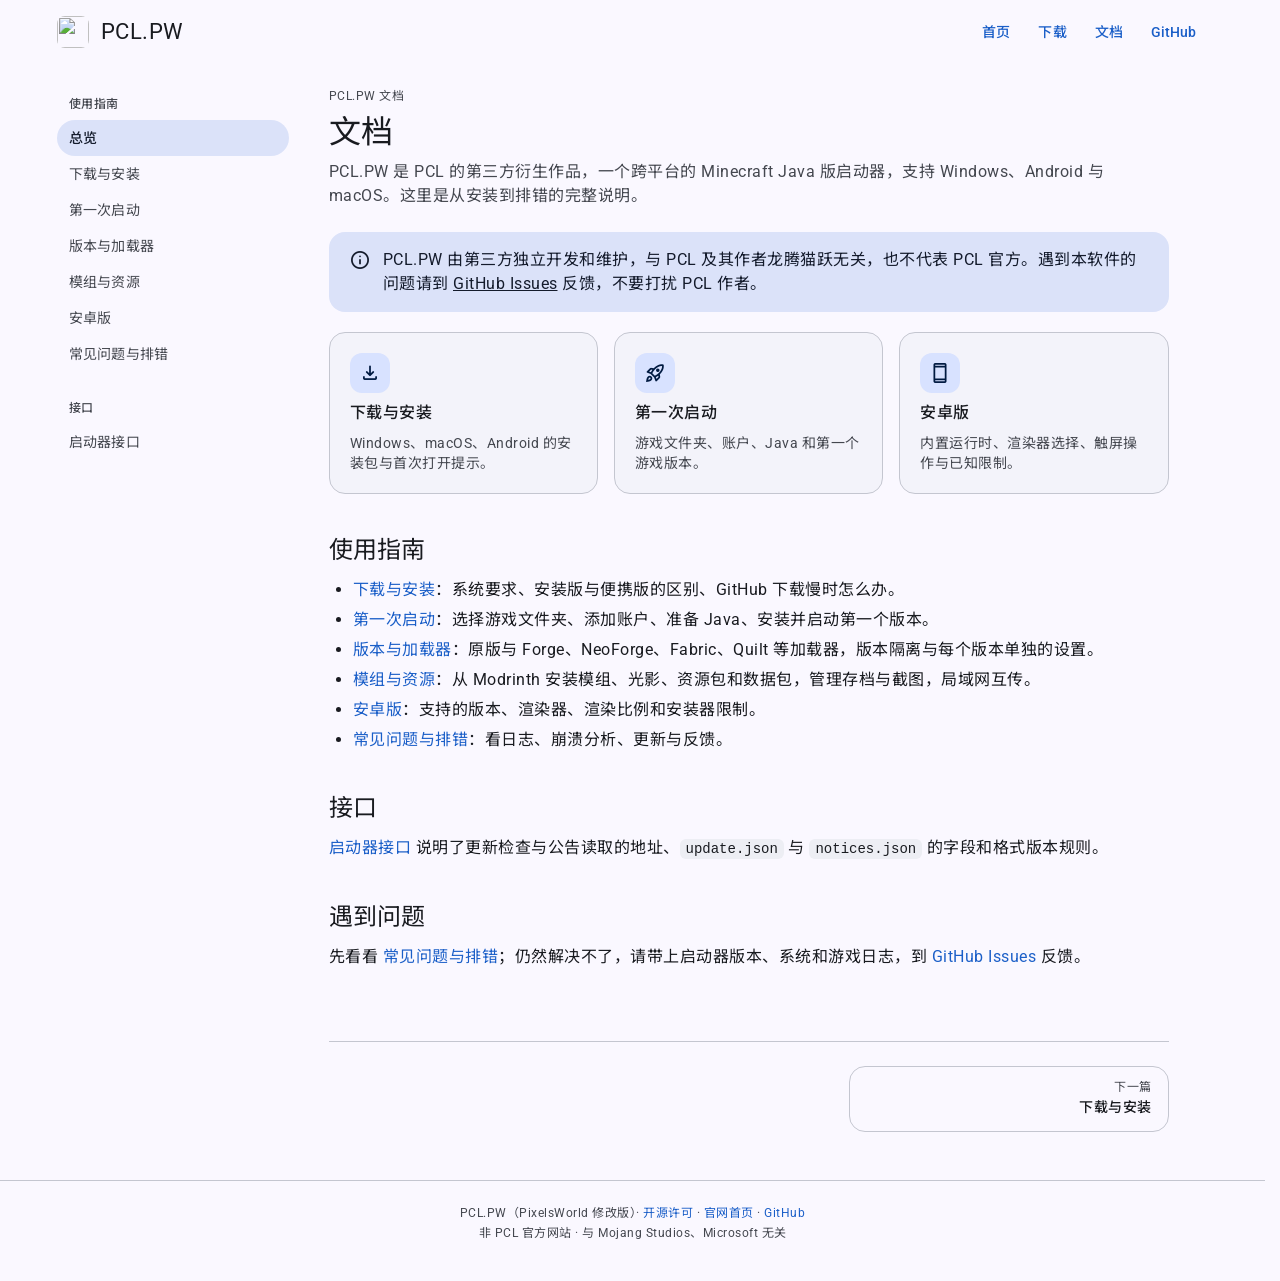
==== docs/docs/index.html @ 2406372d "docs: 新增文档子站与启动器接口说明 官网增加 /docs/ 多页文档：总览、下载与安装、第一次启动、版本与加载器、模组与资源、安卓版、常见问题与排错，以及 update.json / notic" ====
<!doctype html>
<html lang="zh-CN">
<head>
<meta charset="utf-8">
<meta name="viewport" content="width=device-width, initial-scale=1">
<meta name="color-scheme" content="light dark">
<title>文档 · PCL.PW</title>
<meta name="description" content="PCL.PW 使用文档：下载安装、第一次启动、版本与加载器、模组与资源、安卓版、常见问题与启动器接口。">
<link rel="icon" href="../favicon.png">
<link rel="preconnect" href="https://fonts.googleapis.com">
<link rel="preconnect" href="https://fonts.gstatic.com" crossorigin>
<link rel="stylesheet" href="https://fonts.googleapis.com/css2?family=Roboto:wght@400;500;700&family=Noto+Sans+SC:wght@400;500;700&display=swap">
<link rel="stylesheet" href="https://fonts.googleapis.com/css2?family=Material+Symbols+Rounded:opsz,wght,FILL,GRAD@24,400,0,0&display=block">
<link rel="stylesheet" href="docs.css">
</head>
<body>

<header class="app-bar" id="appbar">
  <div class="wrap">
    <button class="icon-btn" id="menu" aria-label="文档目录" aria-expanded="false" aria-controls="sidebar"><span class="icon">menu</span></button>
    <a class="brand" href="../index.html"><img src="../favicon.png" alt="">PCL.PW</a>
    <nav>
      <a class="btn text opt" href="../index.html">首页</a>
      <a class="btn text opt" href="../index.html#download">下载</a>
      <a class="btn text" href="index.html">文档</a>
      <a class="btn text" href="https://github.com/zhuzhi-09/PCL.PW">GitHub</a>
    </nav>
  </div>
</header>

<div class="shell">
  <aside class="sidebar" id="sidebar" aria-label="文档目录">
    <div class="group">
      <div class="group-title">使用指南</div>
      <a href="index.html" class="active">总览</a>
      <a href="install.html">下载与安装</a>
      <a href="first-run.html">第一次启动</a>
      <a href="versions.html">版本与加载器</a>
      <a href="resources.html">模组与资源</a>
      <a href="android.html">安卓版</a>
      <a href="troubleshooting.html">常见问题与排错</a>
    </div>
    <div class="group">
      <div class="group-title">接口</div>
      <a href="api.html">启动器接口</a>
    </div>
  </aside>
  <div class="scrim" id="scrim"></div>

  <main class="content">
    <article>
      <div class="crumbs">PCL.PW 文档</div>
      <h1>文档</h1>
      <p class="lead">PCL.PW 是 PCL 的第三方衍生作品，一个跨平台的 Minecraft Java 版启动器，支持 Windows、Android 与 macOS。这里是从安装到排错的完整说明。</p>

      <div class="callout">
        <span class="icon" aria-hidden="true">info</span>
        <div class="body">
          <p>PCL.PW 由第三方独立开发和维护，与 PCL 及其作者龙腾猫跃无关，也不代表 PCL 官方。遇到本软件的问题请到 <a href="https://github.com/zhuzhi-09/PCL.PW/issues">GitHub Issues</a> 反馈，不要打扰 PCL 作者。</p>
        </div>
      </div>

      <div class="cards">
        <a class="card" href="install.html">
          <span class="icon" aria-hidden="true">download</span>
          <span class="t">下载与安装</span>
          <span class="d">Windows、macOS、Android 的安装包与首次打开提示。</span>
        </a>
        <a class="card" href="first-run.html">
          <span class="icon" aria-hidden="true">rocket_launch</span>
          <span class="t">第一次启动</span>
          <span class="d">游戏文件夹、账户、Java 和第一个游戏版本。</span>
        </a>
        <a class="card" href="android.html">
          <span class="icon" aria-hidden="true">smartphone</span>
          <span class="t">安卓版</span>
          <span class="d">内置运行时、渲染器选择、触屏操作与已知限制。</span>
        </a>
      </div>

      <h2>使用指南</h2>
      <ul>
        <li><a href="install.html">下载与安装</a>：系统要求、安装版与便携版的区别、GitHub 下载慢时怎么办。</li>
        <li><a href="first-run.html">第一次启动</a>：选择游戏文件夹、添加账户、准备 Java、安装并启动第一个版本。</li>
        <li><a href="versions.html">版本与加载器</a>：原版与 Forge、NeoForge、Fabric、Quilt 等加载器，版本隔离与每个版本单独的设置。</li>
        <li><a href="resources.html">模组与资源</a>：从 Modrinth 安装模组、光影、资源包和数据包，管理存档与截图，局域网互传。</li>
        <li><a href="android.html">安卓版</a>：支持的版本、渲染器、渲染比例和安装器限制。</li>
        <li><a href="troubleshooting.html">常见问题与排错</a>：看日志、崩溃分析、更新与反馈。</li>
      </ul>

      <h2>接口</h2>
      <p><a href="api.html">启动器接口</a> 说明了更新检查与公告读取的地址、<code>update.json</code> 与 <code>notices.json</code> 的字段和格式版本规则。</p>

      <h2>遇到问题</h2>
      <p>先看看 <a href="troubleshooting.html">常见问题与排错</a>；仍然解决不了，请带上启动器版本、系统和游戏日志，到 <a href="https://github.com/zhuzhi-09/PCL.PW/issues">GitHub Issues</a> 反馈。</p>
    </article>

    <nav class="pager" aria-label="翻页">
      <a class="next" href="install.html"><span class="dir">下一篇</span><span class="t">下载与安装</span></a>
    </nav>
  </main>
</div>

<footer>
  <div class="wrap">
    <p>PCL.PW（PixelsWorld 修改版）· <a href="https://github.com/zhuzhi-09/PCL.PW/blob/main/LICENSE">开源许可</a> · <a href="../index.html">官网首页</a> · <a href="https://github.com/zhuzhi-09/PCL.PW">GitHub</a></p>
    <p>非 PCL 官方网站 · 与 Mojang Studios、Microsoft 无关</p>
  </div>
</footer>

<script src="docs.js" defer></script>
</body>
</html>
---- docs/docs/docs.css ----
/* PCL.PW 文档：与官网共用 Material 3 配色（种子色 #1370F3）和字体 */
:root {
  --md-sys-color-primary: #1b5fc8;
  --md-sys-color-on-primary: #ffffff;
  --md-sys-color-primary-container: #d8e2ff;
  --md-sys-color-on-primary-container: #001a41;
  --md-sys-color-secondary-container: #dbe2f9;
  --md-sys-color-on-secondary-container: #141b2c;
  --md-sys-color-tertiary-container: #fbd7fc;
  --md-sys-color-on-tertiary-container: #29132d;
  --md-sys-color-surface: #faf8ff;
  --md-sys-color-surface-container-lowest: #ffffff;
  --md-sys-color-surface-container-low: #f3f3fa;
  --md-sys-color-surface-container: #edeef4;
  --md-sys-color-surface-container-high: #e7e8ee;
  --md-sys-color-on-surface: #191b20;
  --md-sys-color-on-surface-variant: #44474f;
  --md-sys-color-outline: #74777f;
  --md-sys-color-outline-variant: #c4c6d0;
  --md-sys-color-error: #ba1a1a;
  --md-elevation-1: 0 1px 2px rgb(0 0 0 / .30), 0 1px 3px 1px rgb(0 0 0 / .15);
  --md-motion: 200ms cubic-bezier(.2, 0, 0, 1);
}
@media (prefers-color-scheme: dark) {
  :root {
    --md-sys-color-primary: #adc6ff;
    --md-sys-color-on-primary: #002e69;
    --md-sys-color-primary-container: #004493;
    --md-sys-color-on-primary-container: #d8e2ff;
    --md-sys-color-secondary-container: #404659;
    --md-sys-color-on-secondary-container: #dbe2f9;
    --md-sys-color-tertiary-container: #593e5c;
    --md-sys-color-on-tertiary-container: #fbd7fc;
    --md-sys-color-surface: #111318;
    --md-sys-color-surface-container-lowest: #0c0e13;
    --md-sys-color-surface-container-low: #191b20;
    --md-sys-color-surface-container: #1d2024;
    --md-sys-color-surface-container-high: #282a2f;
    --md-sys-color-on-surface: #e1e2e9;
    --md-sys-color-on-surface-variant: #c4c6d0;
    --md-sys-color-outline: #8e9099;
    --md-sys-color-outline-variant: #44474f;
    --md-sys-color-error: #ffb4ab;
    --md-elevation-1: 0 1px 2px rgb(0 0 0 / .30), 0 1px 3px 1px rgb(0 0 0 / .15);
  }
}

* { box-sizing: border-box; }
html { scroll-behavior: smooth; scroll-padding-top: 88px; scrollbar-gutter: stable; overflow-x: clip; }
body {
  margin: 0;
  background: var(--md-sys-color-surface);
  color: var(--md-sys-color-on-surface);
  font-family: Roboto, "Noto Sans SC", system-ui, sans-serif;
  font-size: 16px; line-height: 24px; letter-spacing: .5px;
  -webkit-font-smoothing: antialiased;
  overflow-wrap: anywhere; overflow-x: clip;
}
a { color: var(--md-sys-color-primary); text-decoration: none; }
a:hover { text-decoration: underline; }
img { max-width: 100%; }
.icon {
  font-family: "Material Symbols Rounded";
  font-weight: normal; font-style: normal; font-size: 24px; line-height: 1;
  letter-spacing: normal; text-transform: none; white-space: nowrap;
  display: inline-block; flex: none; direction: ltr;
  font-feature-settings: "liga"; -webkit-font-smoothing: antialiased;
  user-select: none; width: 1em; overflow: hidden;
}
.wrap { max-width: 1200px; margin: 0 auto; padding: 0 24px; }

/* ---------- 顶部应用栏 ---------- */
.app-bar {
  position: sticky; top: 0; z-index: 30;
  background: var(--md-sys-color-surface);
  transition: background-color var(--md-motion), box-shadow var(--md-motion);
}
.app-bar.scrolled { background: var(--md-sys-color-surface-container); box-shadow: var(--md-elevation-1); }
.app-bar .wrap { display: flex; align-items: center; height: 64px; gap: 8px; }
.brand {
  display: flex; align-items: center; gap: 12px; min-width: 0;
  color: var(--md-sys-color-on-surface); border-radius: 9999px; padding: 4px 12px 4px 0;
  font-size: 22px; line-height: 28px;
}
.brand:hover { text-decoration: none; }
.brand img { width: 32px; height: 32px; border-radius: 8px; flex: none; }
.app-bar nav { margin-left: auto; display: flex; gap: 4px; align-items: center; }

.btn {
  position: relative; overflow: hidden; isolation: isolate;
  display: inline-flex; align-items: center; justify-content: center; gap: 8px;
  height: 40px; padding: 0 24px; border: 0; border-radius: 9999px;
  font-family: inherit; font-size: 14px; line-height: 20px; font-weight: 500;
  letter-spacing: .1px; cursor: pointer; text-decoration: none; color: var(--md-sys-color-primary);
  background: transparent; transition: box-shadow var(--md-motion);
}
.btn:hover { text-decoration: none; }
.btn::after {
  content: ""; position: absolute; inset: 0; z-index: -1;
  background: currentColor; opacity: 0; transition: opacity var(--md-motion);
}
.btn:hover::after { opacity: .08; }
.btn:focus-visible::after { opacity: .10; }
.btn:active::after { opacity: .12; }
.btn:focus-visible { outline: 3px solid var(--md-sys-color-primary); outline-offset: 2px; }
.btn.text { padding: 0 12px; }
.icon-btn {
  width: 40px; height: 40px; border: 0; border-radius: 9999px; background: transparent;
  color: var(--md-sys-color-on-surface-variant); cursor: pointer;
  display: none; place-items: center; flex: none;
}
.icon-btn:hover { background: var(--md-sys-color-surface-container); }
.icon-btn:focus-visible { outline: 3px solid var(--md-sys-color-primary); outline-offset: 2px; }

/* ---------- 文档布局 ---------- */
.shell {
  display: flex; gap: 40px; align-items: flex-start;
  max-width: 1200px; margin: 0 auto; padding: 24px 24px 48px;
}
.sidebar {
  position: sticky; top: 80px; flex: 0 0 232px;
  max-height: calc(100vh - 104px); overflow-y: auto; padding: 0 0 24px;
}
.sidebar .group + .group { margin-top: 20px; }
.sidebar .group-title {
  padding: 8px 12px; color: var(--md-sys-color-on-surface-variant);
  font-size: 12px; line-height: 16px; letter-spacing: .5px; font-weight: 500;
}
.sidebar a {
  display: block; padding: 8px 12px; border-radius: 9999px;
  color: var(--md-sys-color-on-surface-variant);
  font-size: 14px; line-height: 20px; letter-spacing: .25px;
}
.sidebar a:hover { background: var(--md-sys-color-surface-container); text-decoration: none; }
.sidebar a:focus-visible { outline: 3px solid var(--md-sys-color-primary); outline-offset: -3px; }
.sidebar a.active {
  background: var(--md-sys-color-secondary-container);
  color: var(--md-sys-color-on-secondary-container); font-weight: 500;
}
.content { flex: 1; min-width: 0; max-width: 840px; }
.scrim { display: none; }

/* ---------- 正文 ---------- */
article { padding-bottom: 8px; }
.crumbs { color: var(--md-sys-color-on-surface-variant); font-size: 12px; line-height: 16px; margin-bottom: 8px; }
article h1 { margin: 0 0 8px; font-size: 32px; line-height: 40px; font-weight: 400; letter-spacing: 0; }
article h2 { margin: 40px 0 12px; font-size: 24px; line-height: 32px; font-weight: 400; letter-spacing: 0; }
article h3 { margin: 28px 0 8px; font-size: 18px; line-height: 26px; font-weight: 500; letter-spacing: .15px; }
article h2, article h3 { scroll-margin-top: 88px; }
article p { margin: 0 0 16px; }
article .lead { margin: 0 0 24px; color: var(--md-sys-color-on-surface-variant); font-size: 16px; line-height: 24px; }
article ul, article ol { margin: 0 0 16px; padding-left: 24px; }
article li + li { margin-top: 6px; }
article li > ul, article li > ol { margin: 6px 0 0; }
article hr { border: 0; border-top: 1px solid var(--md-sys-color-outline-variant); margin: 32px 0; }
strong { font-weight: 500; }
code {
  font-family: ui-monospace, Consolas, "Courier New", monospace;
  font-size: .875em; letter-spacing: 0;
  background: var(--md-sys-color-surface-container);
  padding: 2px 6px; border-radius: 6px;
}
pre {
  margin: 0 0 20px; padding: 16px; overflow: auto;
  background: var(--md-sys-color-surface-container-low);
  border: 1px solid var(--md-sys-color-outline-variant); border-radius: 12px;
  font-size: 14px; line-height: 22px;
}
pre code { background: none; padding: 0; font-size: inherit; }
kbd {
  font-family: inherit; font-size: 12px; line-height: 16px; font-weight: 500;
  border: 1px solid var(--md-sys-color-outline); border-bottom-width: 2px;
  border-radius: 6px; padding: 0 6px; background: var(--md-sys-color-surface-container-lowest);
}
.table-wrap {
  margin: 0 0 20px; overflow-x: auto;
  border: 1px solid var(--md-sys-color-outline-variant); border-radius: 12px;
}
table { width: 100%; min-width: 520px; border-collapse: collapse; font-size: 14px; line-height: 20px; letter-spacing: .25px; }
th, td { padding: 10px 14px; text-align: left; vertical-align: top; border-bottom: 1px solid var(--md-sys-color-outline-variant); }
tbody tr:last-child td { border-bottom: 0; }
th { background: var(--md-sys-color-surface-container-low); font-weight: 500; white-space: nowrap; }
td code, th code { white-space: nowrap; }

.callout {
  display: flex; gap: 12px; align-items: flex-start;
  margin: 0 0 20px; padding: 16px 20px; border-radius: 16px;
  background: var(--md-sys-color-secondary-container);
  color: var(--md-sys-color-on-secondary-container);
}
.callout.warn { background: var(--md-sys-color-tertiary-container); color: var(--md-sys-color-on-tertiary-container); }
.callout > .icon { margin-top: 1px; font-size: 22px; }
.callout .body { min-width: 0; }
.callout p { margin: 0; }
.callout p + p { margin-top: 8px; }
.callout a { color: inherit; text-decoration: underline; }
.callout code { background: rgb(0 0 0 / .08); }
@media (prefers-color-scheme: dark) { .callout code { background: rgb(255 255 255 / .12); } }

/* ---------- 首页卡片 ---------- */
.cards { display: grid; grid-template-columns: repeat(3, minmax(0, 1fr)); gap: 16px; margin: 0 0 24px; }
.card {
  display: flex; flex-direction: column; gap: 8px;
  padding: 20px; border-radius: 16px;
  background: var(--md-sys-color-surface-container-low);
  border: 1px solid var(--md-sys-color-outline-variant);
  color: var(--md-sys-color-on-surface);
  transition: box-shadow var(--md-motion), transform var(--md-motion);
}
.card:hover { text-decoration: none; box-shadow: var(--md-elevation-1); transform: translateY(-2px); }
.card .icon {
  width: 40px; height: 40px; font-size: 22px; border-radius: 12px;
  display: grid; place-items: center;
  background: var(--md-sys-color-primary-container); color: var(--md-sys-color-on-primary-container);
}
.card .t { font-size: 16px; line-height: 24px; font-weight: 500; }
.card .d { color: var(--md-sys-color-on-surface-variant); font-size: 14px; line-height: 20px; }

/* ---------- 上一页 / 下一页 ---------- */
.pager {
  display: flex; gap: 12px; margin-top: 48px; padding-top: 24px;
  border-top: 1px solid var(--md-sys-color-outline-variant);
}
.pager a {
  flex: 1; min-width: 0; padding: 12px 16px; border-radius: 16px;
  border: 1px solid var(--md-sys-color-outline-variant);
  color: var(--md-sys-color-on-surface);
  transition: background-color var(--md-motion);
}
.pager a:hover { background: var(--md-sys-color-surface-container); text-decoration: none; }
.pager a.next { text-align: right; margin-left: auto; }
.pager a:only-child { flex: 0 1 320px; }
.pager .dir { display: block; color: var(--md-sys-color-on-surface-variant); font-size: 12px; line-height: 16px; }
.pager .t { font-size: 14px; line-height: 20px; font-weight: 500; }

footer {
  border-top: 1px solid var(--md-sys-color-outline-variant);
  padding: 24px 0 40px; text-align: center;
  color: var(--md-sys-color-on-surface-variant); font-size: 12px; line-height: 16px;
}
footer p { margin: 0; }
footer p + p { margin-top: 4px; }

/* ---------- 响应式 ---------- */
@media (max-width: 899px) {
  .icon-btn { display: grid; }
  .app-bar nav .opt { display: none; }
  .shell { padding: 16px 16px 40px; }
  .sidebar {
    position: fixed; top: 64px; bottom: 0; left: 0; z-index: 25;
    width: min(288px, 82vw); max-height: none; padding: 16px 12px 32px;
    background: var(--md-sys-color-surface-container-low);
    border-right: 1px solid var(--md-sys-color-outline-variant);
    transform: translateX(-100%); transition: transform var(--md-motion);
  }
  body.nav-open .sidebar { transform: none; }
  body.nav-open .scrim {
    display: block; position: fixed; inset: 64px 0 0; z-index: 24;
    background: rgb(0 0 0 / .32);
  }
  body.nav-open { overflow: hidden; }
}
@media (max-width: 599px) {
  .wrap { padding: 0 16px; }
  .brand { font-size: 18px; line-height: 24px; }
  article h1 { font-size: 26px; line-height: 34px; }
  article h2 { font-size: 22px; line-height: 30px; margin-top: 32px; }
  .cards { grid-template-columns: minmax(0, 1fr); }
  .pager { flex-direction: column; }
  .pager a.next { text-align: left; }
}
@media (prefers-reduced-motion: reduce) {
  html { scroll-behavior: auto; }
  *, *::before, *::after { transition-duration: .01ms !important; animation-duration: .01ms !important; }
}
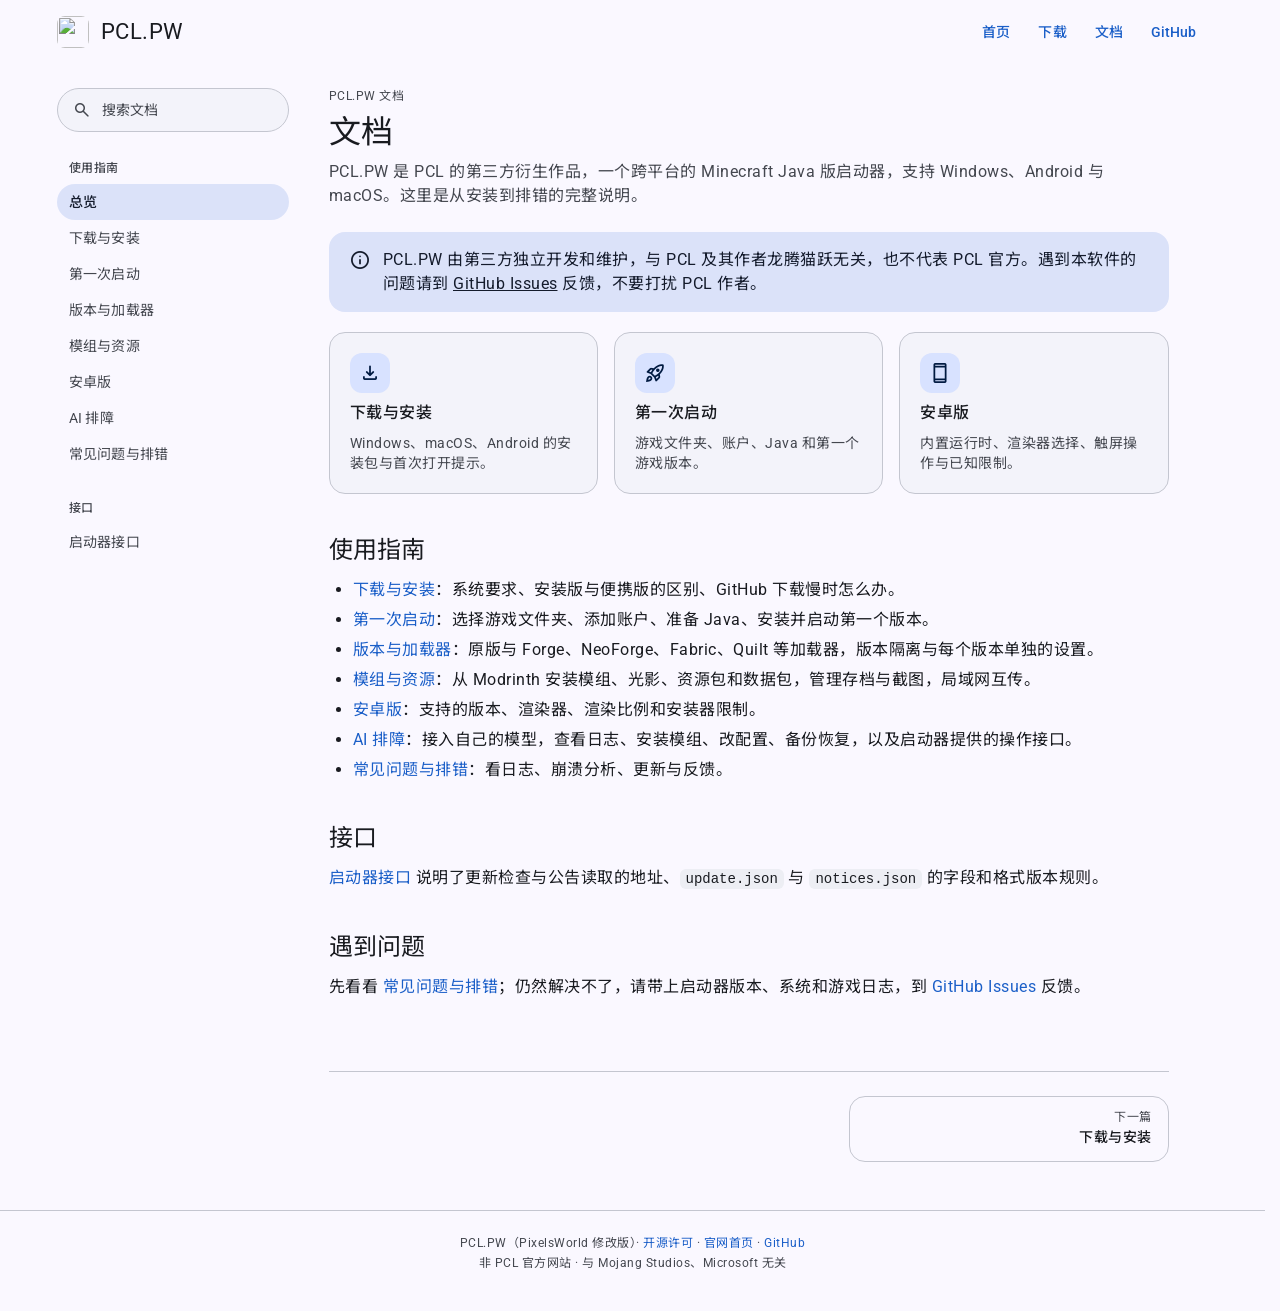
==== commit 29a8f6df: "docs: 增加站内搜索与 AI 排障说明 文档侧边栏加入站内搜索：第一次输入时在浏览器里抓取各页建立索引，不需要构建步骤；结果跳转到小节锚点。新增 ai.html，说明 AI 排障的接口设置、发送前" ====
--- a/docs/docs/index.html
+++ b/docs/docs/index.html
@@ -30,6 +30,11 @@
 
 <div class="shell">
   <aside class="sidebar" id="sidebar" aria-label="文档目录">
+    <div class="search">
+      <span class="icon" aria-hidden="true">search</span>
+      <input id="q" type="search" placeholder="搜索文档" aria-label="搜索文档" autocomplete="off">
+    </div>
+    <div class="search-results" id="results" hidden></div>
     <div class="group">
       <div class="group-title">使用指南</div>
       <a href="index.html" class="active">总览</a>
@@ -38,6 +43,7 @@
       <a href="versions.html">版本与加载器</a>
       <a href="resources.html">模组与资源</a>
       <a href="android.html">安卓版</a>
+      <a href="ai.html">AI 排障</a>
       <a href="troubleshooting.html">常见问题与排错</a>
     </div>
     <div class="group">
@@ -78,20 +84,21 @@
         </a>
       </div>
 
-      <h2>使用指南</h2>
+      <h2 id="sec-1">使用指南</h2>
       <ul>
         <li><a href="install.html">下载与安装</a>：系统要求、安装版与便携版的区别、GitHub 下载慢时怎么办。</li>
         <li><a href="first-run.html">第一次启动</a>：选择游戏文件夹、添加账户、准备 Java、安装并启动第一个版本。</li>
         <li><a href="versions.html">版本与加载器</a>：原版与 Forge、NeoForge、Fabric、Quilt 等加载器，版本隔离与每个版本单独的设置。</li>
         <li><a href="resources.html">模组与资源</a>：从 Modrinth 安装模组、光影、资源包和数据包，管理存档与截图，局域网互传。</li>
         <li><a href="android.html">安卓版</a>：支持的版本、渲染器、渲染比例和安装器限制。</li>
+        <li><a href="ai.html">AI 排障</a>：接入自己的模型，查看日志、安装模组、改配置、备份恢复，以及启动器提供的操作接口。</li>
         <li><a href="troubleshooting.html">常见问题与排错</a>：看日志、崩溃分析、更新与反馈。</li>
       </ul>
 
-      <h2>接口</h2>
+      <h2 id="sec-2">接口</h2>
       <p><a href="api.html">启动器接口</a> 说明了更新检查与公告读取的地址、<code>update.json</code> 与 <code>notices.json</code> 的字段和格式版本规则。</p>
 
-      <h2>遇到问题</h2>
+      <h2 id="sec-3">遇到问题</h2>
       <p>先看看 <a href="troubleshooting.html">常见问题与排错</a>；仍然解决不了，请带上启动器版本、系统和游戏日志，到 <a href="https://github.com/zhuzhi-09/PCL.PW/issues">GitHub Issues</a> 反馈。</p>
     </article>
 
--- a/docs/docs/docs.css
+++ b/docs/docs/docs.css
@@ -140,6 +140,79 @@
 .content { flex: 1; min-width: 0; max-width: 840px; }
 .scrim { display: none; }
 
+/* ---------- 可展开的问答 ---------- */
+details {
+  margin: 0 0 10px; padding: 0 16px;
+  border: 1px solid var(--md-sys-color-outline-variant); border-radius: 12px;
+  background: var(--md-sys-color-surface-container-low);
+}
+summary {
+  position: relative; padding: 12px 28px 12px 0; cursor: pointer;
+  font-weight: 500; list-style: none;
+}
+summary::-webkit-details-marker { display: none; }
+summary::after {
+  content: "expand_more";
+  font-family: "Material Symbols Rounded"; font-size: 20px; line-height: 1;
+  position: absolute; right: 0; top: 14px;
+  color: var(--md-sys-color-on-surface-variant);
+  transition: transform var(--md-motion);
+}
+details[open] summary::after { transform: rotate(180deg); }
+details p { margin: 0 0 12px; color: var(--md-sys-color-on-surface-variant); }
+
+/* ---------- 搜索 ---------- */
+.search {
+  position: relative; display: flex; align-items: center; gap: 8px;
+  height: 44px; margin: 0 0 20px; padding: 0 14px;
+  border-radius: 9999px;
+  background: var(--md-sys-color-surface-container-low);
+  border: 1px solid var(--md-sys-color-outline-variant);
+  transition: border-color var(--md-motion), background-color var(--md-motion);
+}
+.search:focus-within { border-color: var(--md-sys-color-primary); background: var(--md-sys-color-surface-container-lowest); }
+.search .icon { font-size: 20px; color: var(--md-sys-color-on-surface-variant); }
+.search input {
+  flex: 1; min-width: 0; height: 100%; border: 0; outline: 0; background: transparent;
+  font-family: inherit; font-size: 14px; line-height: 20px; letter-spacing: .25px;
+  color: var(--md-sys-color-on-surface);
+}
+.search input::placeholder { color: var(--md-sys-color-on-surface-variant); }
+.search input::-webkit-search-cancel-button { cursor: pointer; }
+.search-results { margin: -8px 0 16px; }
+.search-results a {
+  display: block; padding: 10px 12px; margin-bottom: 4px; border-radius: 12px;
+  color: var(--md-sys-color-on-surface);
+}
+.search-results a:hover { background: var(--md-sys-color-surface-container); text-decoration: none; }
+.search-results a:focus-visible { outline: 3px solid var(--md-sys-color-primary); outline-offset: -3px; }
+.search-results .t {
+  display: -webkit-box; -webkit-box-orient: vertical; -webkit-line-clamp: 2; overflow: hidden;
+  color: var(--md-sys-color-primary);
+  font-size: 14px; line-height: 20px; font-weight: 500;
+}
+.search-results .m {
+  display: -webkit-box; -webkit-box-orient: vertical; -webkit-line-clamp: 3; overflow: hidden;
+  margin-top: 2px;
+  color: var(--md-sys-color-on-surface-variant);
+  font-size: 12px; line-height: 17px;
+}
+.search-results mark {
+  background: var(--md-sys-color-primary-container);
+  color: var(--md-sys-color-on-primary-container);
+  border-radius: 4px; padding: 0 2px;
+}
+.search-empty { padding: 8px 12px; color: var(--md-sys-color-on-surface-variant); font-size: 13px; line-height: 18px; }
+body.searching .sidebar .group { display: none; }
+article h2:target, article h3:target {
+  animation: md-flash 2.4s var(--md-motion) 1;
+  border-radius: 6px;
+}
+@keyframes md-flash {
+  from { background: var(--md-sys-color-primary-container); }
+  to { background: transparent; }
+}
+
 /* ---------- 正文 ---------- */
 article { padding-bottom: 8px; }
 .crumbs { color: var(--md-sys-color-on-surface-variant); font-size: 12px; line-height: 16px; margin-bottom: 8px; }
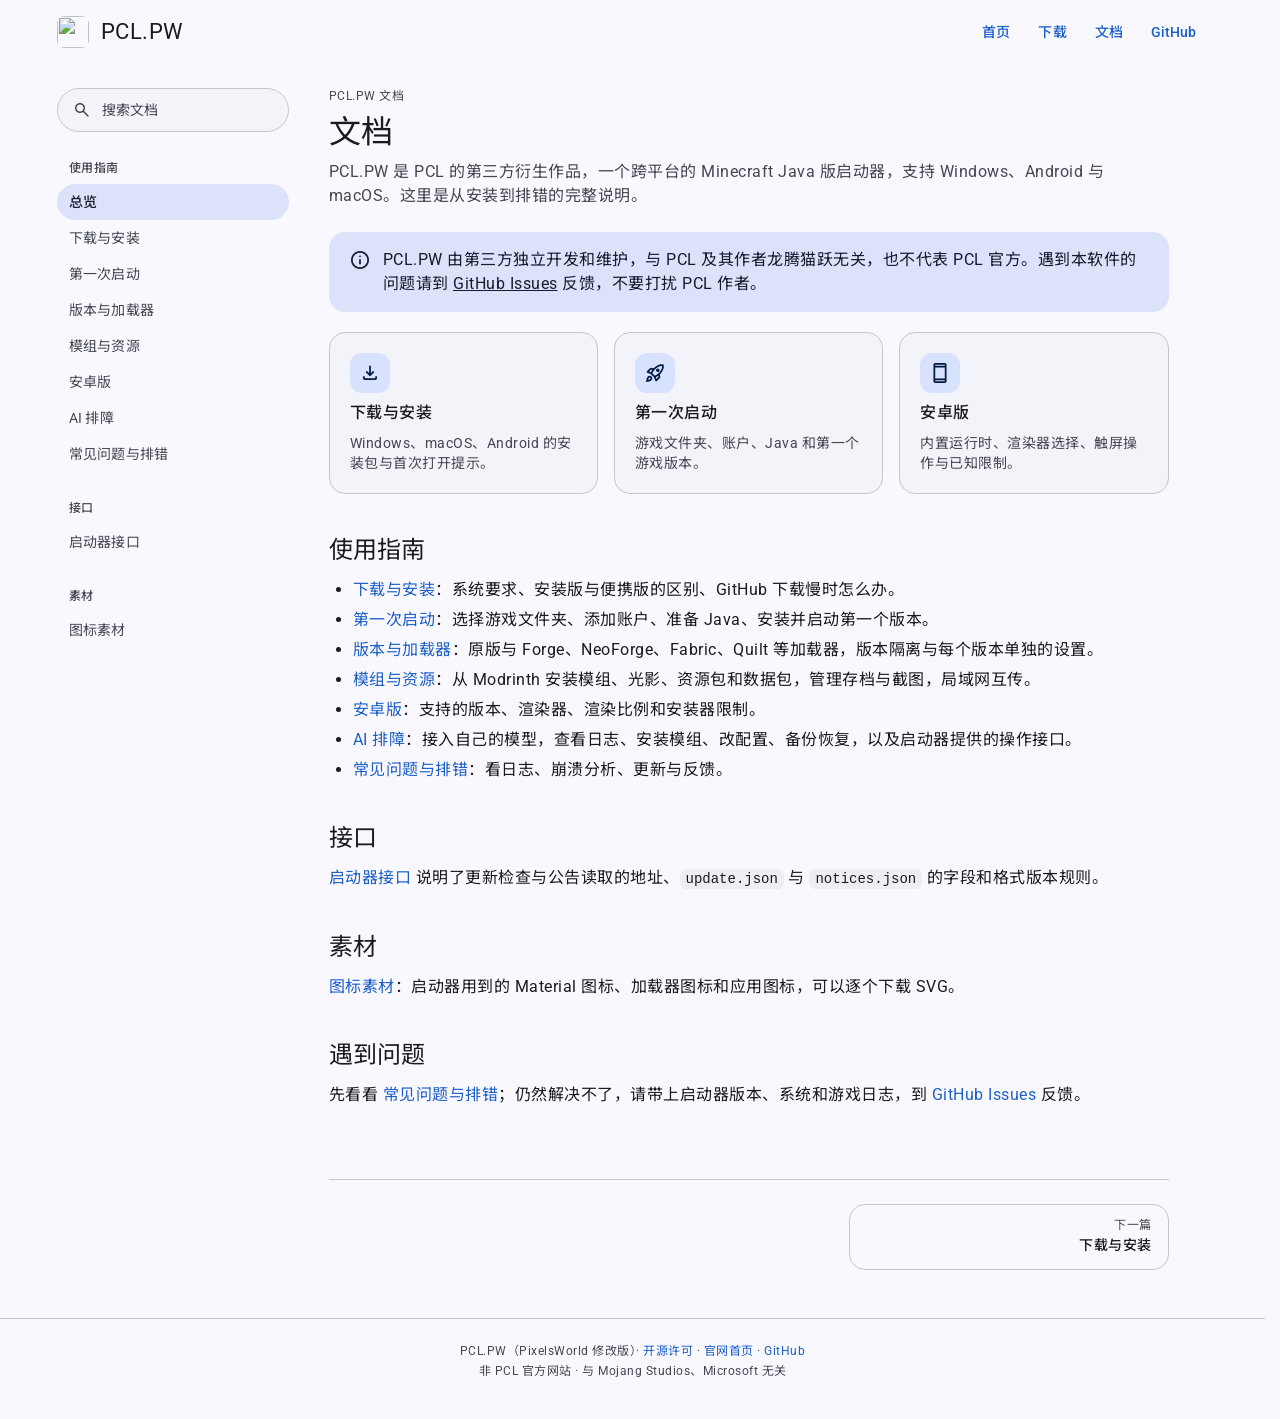
==== commit 27c87b45: "docs: 增加图标素材页 新增 icons.html：列出启动器用到的 148 个 Material 图标、10 个加载器图标和应用图标，支持筛选、逐个下载 SVG、打包下载 ZIP；侧栏加入「素材" ====
--- a/docs/docs/index.html
+++ b/docs/docs/index.html
@@ -50,6 +50,10 @@
       <div class="group-title">接口</div>
       <a href="api.html">启动器接口</a>
     </div>
+    <div class="group">
+      <div class="group-title">素材</div>
+      <a href="icons.html">图标素材</a>
+    </div>
   </aside>
   <div class="scrim" id="scrim"></div>
 
@@ -98,7 +102,10 @@
       <h2 id="sec-2">接口</h2>
       <p><a href="api.html">启动器接口</a> 说明了更新检查与公告读取的地址、<code>update.json</code> 与 <code>notices.json</code> 的字段和格式版本规则。</p>
 
-      <h2 id="sec-3">遇到问题</h2>
+      <h2 id="sec-3">素材</h2>
+      <p><a href="icons.html">图标素材</a>：启动器用到的 Material 图标、加载器图标和应用图标，可以逐个下载 SVG。</p>
+
+      <h2 id="sec-4">遇到问题</h2>
       <p>先看看 <a href="troubleshooting.html">常见问题与排错</a>；仍然解决不了，请带上启动器版本、系统和游戏日志，到 <a href="https://github.com/zhuzhi-09/PCL.PW/issues">GitHub Issues</a> 反馈。</p>
     </article>
 
--- a/docs/docs/docs.css
+++ b/docs/docs/docs.css
@@ -289,6 +289,43 @@
 .card .t { font-size: 16px; line-height: 24px; font-weight: 500; }
 .card .d { color: var(--md-sys-color-on-surface-variant); font-size: 14px; line-height: 20px; }
 
+/* ---------- 图标素材 ---------- */
+.icon-filter {
+  display: flex; align-items: center; gap: 8px;
+  height: 44px; max-width: 360px; margin: 0 0 20px; padding: 0 14px;
+  border-radius: 9999px;
+  background: var(--md-sys-color-surface-container-low);
+  border: 1px solid var(--md-sys-color-outline-variant);
+}
+.icon-filter:focus-within { border-color: var(--md-sys-color-primary); }
+.icon-filter .icon { font-size: 20px; color: var(--md-sys-color-on-surface-variant); }
+.icon-filter input {
+  flex: 1; min-width: 0; height: 100%; border: 0; outline: 0; background: transparent;
+  font-family: inherit; font-size: 14px; color: var(--md-sys-color-on-surface);
+}
+.icon-grid {
+  display: grid; grid-template-columns: repeat(auto-fill, minmax(122px, 1fr));
+  gap: 10px; margin: 0 0 28px;
+}
+.icon-card {
+  display: flex; flex-direction: column; align-items: center; gap: 6px;
+  padding: 14px 8px; border-radius: 12px; text-align: center;
+  background: var(--md-sys-color-surface-container-low);
+  border: 1px solid var(--md-sys-color-outline-variant);
+  color: var(--md-sys-color-on-surface);
+}
+.icon-card:hover { background: var(--md-sys-color-surface-container); text-decoration: none; }
+.icon-card:focus-visible { outline: 3px solid var(--md-sys-color-primary); outline-offset: 2px; }
+.icon-card img { width: 28px; height: 28px; }
+.icon-name { font-size: 12px; line-height: 16px; font-weight: 500; overflow-wrap: anywhere; }
+.icon-file {
+  color: var(--md-sys-color-on-surface-variant);
+  font-size: 10px; line-height: 14px; overflow-wrap: anywhere;
+}
+@media (prefers-color-scheme: dark) {
+  .icon-card.mono img { filter: invert(1); }
+}
+
 /* ---------- 上一页 / 下一页 ---------- */
 .pager {
   display: flex; gap: 12px; margin-top: 48px; padding-top: 24px;
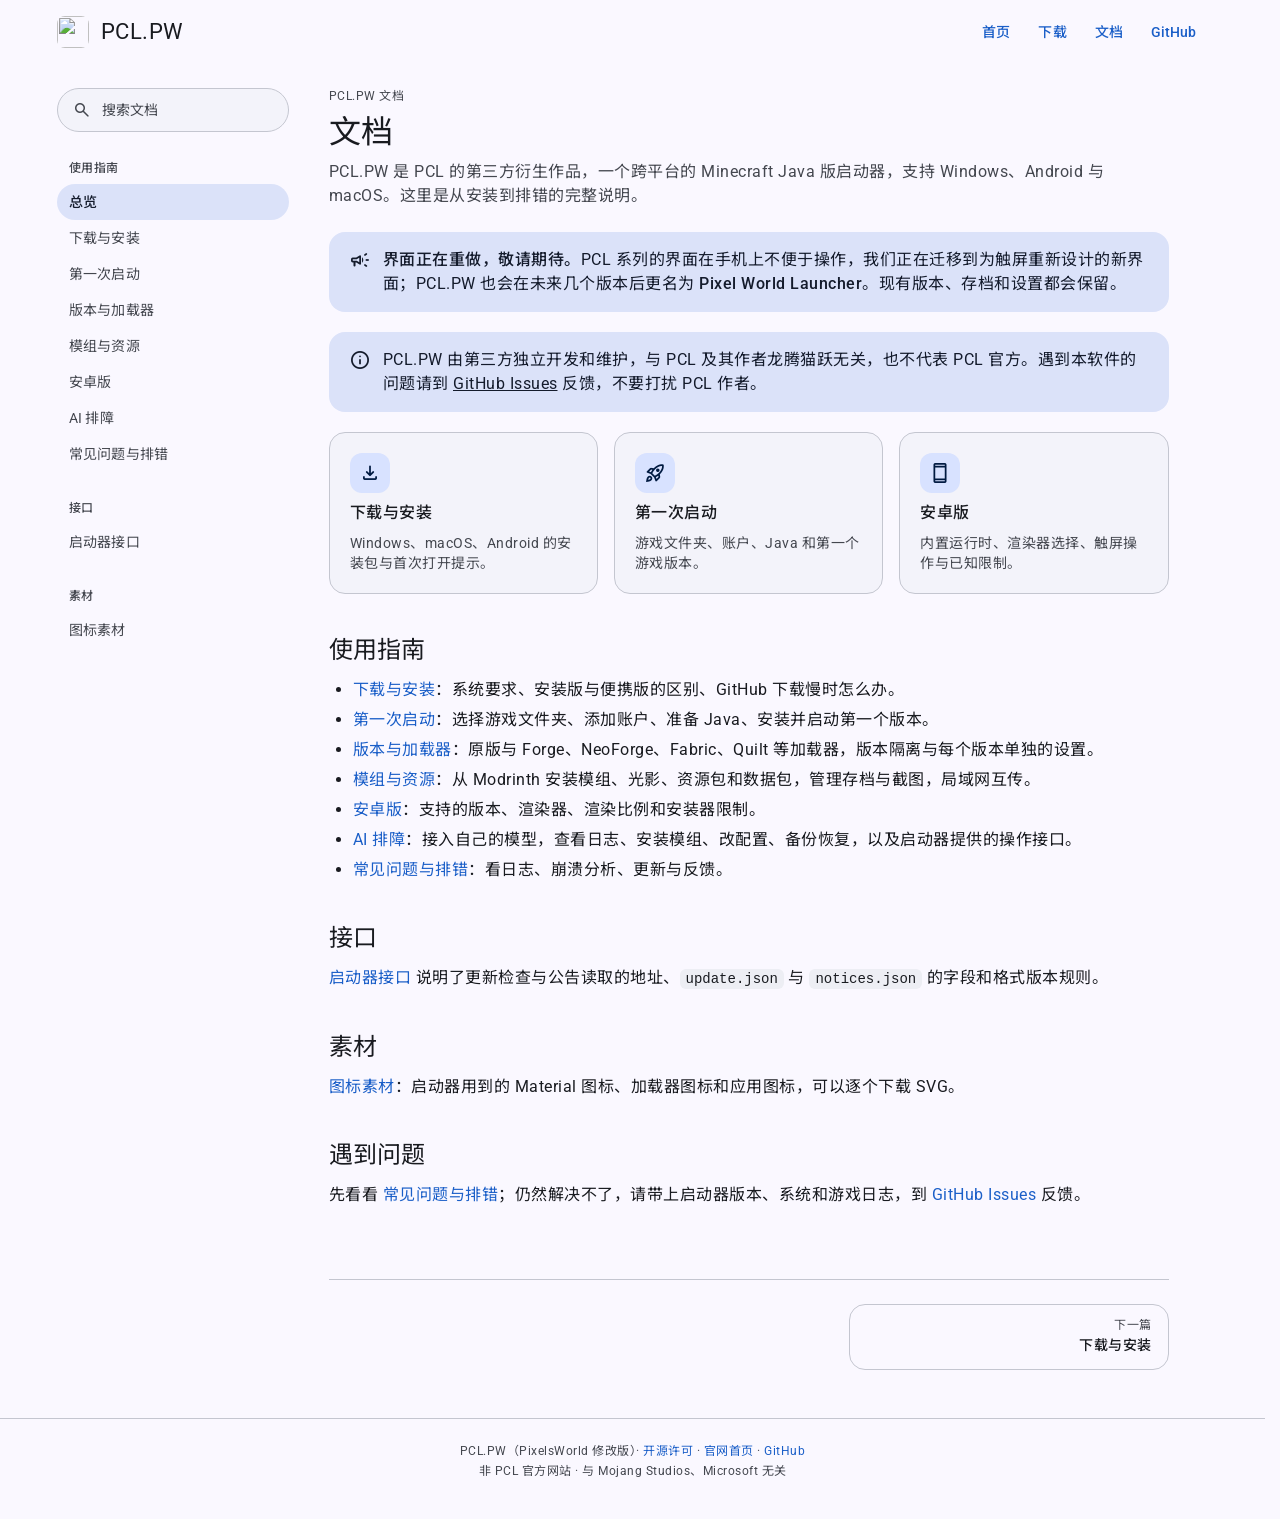
==== commit 47f6d044: "docs: 公告新界面与 Pixel World Launcher 更名 首页和文档总览说明界面正在重做：PCL 系列界面在手机上不便于操作，接下来会迁移到为触屏重新设计的新界面；PCL.PW 将在未" ====
--- a/docs/docs/index.html
+++ b/docs/docs/index.html
@@ -1,127 +1,134 @@
-<!doctype html>
-<html lang="zh-CN">
-<head>
-<meta charset="utf-8">
-<meta name="viewport" content="width=device-width, initial-scale=1">
-<meta name="color-scheme" content="light dark">
-<title>文档 · PCL.PW</title>
-<meta name="description" content="PCL.PW 使用文档：下载安装、第一次启动、版本与加载器、模组与资源、安卓版、常见问题与启动器接口。">
-<link rel="icon" href="../favicon.png">
-<link rel="preconnect" href="https://fonts.googleapis.com">
-<link rel="preconnect" href="https://fonts.gstatic.com" crossorigin>
-<link rel="stylesheet" href="https://fonts.googleapis.com/css2?family=Roboto:wght@400;500;700&family=Noto+Sans+SC:wght@400;500;700&display=swap">
-<link rel="stylesheet" href="https://fonts.googleapis.com/css2?family=Material+Symbols+Rounded:opsz,wght,FILL,GRAD@24,400,0,0&display=block">
-<link rel="stylesheet" href="docs.css">
-</head>
-<body>
-
-<header class="app-bar" id="appbar">
-  <div class="wrap">
-    <button class="icon-btn" id="menu" aria-label="文档目录" aria-expanded="false" aria-controls="sidebar"><span class="icon">menu</span></button>
-    <a class="brand" href="../index.html"><img src="../favicon.png" alt="">PCL.PW</a>
-    <nav>
-      <a class="btn text opt" href="../index.html">首页</a>
-      <a class="btn text opt" href="../index.html#download">下载</a>
-      <a class="btn text" href="index.html">文档</a>
-      <a class="btn text" href="https://github.com/zhuzhi-09/PCL.PW">GitHub</a>
-    </nav>
-  </div>
-</header>
-
-<div class="shell">
-  <aside class="sidebar" id="sidebar" aria-label="文档目录">
-    <div class="search">
-      <span class="icon" aria-hidden="true">search</span>
-      <input id="q" type="search" placeholder="搜索文档" aria-label="搜索文档" autocomplete="off">
-    </div>
-    <div class="search-results" id="results" hidden></div>
-    <div class="group">
-      <div class="group-title">使用指南</div>
-      <a href="index.html" class="active">总览</a>
-      <a href="install.html">下载与安装</a>
-      <a href="first-run.html">第一次启动</a>
-      <a href="versions.html">版本与加载器</a>
-      <a href="resources.html">模组与资源</a>
-      <a href="android.html">安卓版</a>
-      <a href="ai.html">AI 排障</a>
-      <a href="troubleshooting.html">常见问题与排错</a>
-    </div>
-    <div class="group">
-      <div class="group-title">接口</div>
-      <a href="api.html">启动器接口</a>
-    </div>
-    <div class="group">
-      <div class="group-title">素材</div>
-      <a href="icons.html">图标素材</a>
-    </div>
-  </aside>
-  <div class="scrim" id="scrim"></div>
-
-  <main class="content">
-    <article>
-      <div class="crumbs">PCL.PW 文档</div>
-      <h1>文档</h1>
-      <p class="lead">PCL.PW 是 PCL 的第三方衍生作品，一个跨平台的 Minecraft Java 版启动器，支持 Windows、Android 与 macOS。这里是从安装到排错的完整说明。</p>
-
-      <div class="callout">
-        <span class="icon" aria-hidden="true">info</span>
-        <div class="body">
-          <p>PCL.PW 由第三方独立开发和维护，与 PCL 及其作者龙腾猫跃无关，也不代表 PCL 官方。遇到本软件的问题请到 <a href="https://github.com/zhuzhi-09/PCL.PW/issues">GitHub Issues</a> 反馈，不要打扰 PCL 作者。</p>
-        </div>
-      </div>
-
-      <div class="cards">
-        <a class="card" href="install.html">
-          <span class="icon" aria-hidden="true">download</span>
-          <span class="t">下载与安装</span>
-          <span class="d">Windows、macOS、Android 的安装包与首次打开提示。</span>
-        </a>
-        <a class="card" href="first-run.html">
-          <span class="icon" aria-hidden="true">rocket_launch</span>
-          <span class="t">第一次启动</span>
-          <span class="d">游戏文件夹、账户、Java 和第一个游戏版本。</span>
-        </a>
-        <a class="card" href="android.html">
-          <span class="icon" aria-hidden="true">smartphone</span>
-          <span class="t">安卓版</span>
-          <span class="d">内置运行时、渲染器选择、触屏操作与已知限制。</span>
-        </a>
-      </div>
-
-      <h2 id="sec-1">使用指南</h2>
-      <ul>
-        <li><a href="install.html">下载与安装</a>：系统要求、安装版与便携版的区别、GitHub 下载慢时怎么办。</li>
-        <li><a href="first-run.html">第一次启动</a>：选择游戏文件夹、添加账户、准备 Java、安装并启动第一个版本。</li>
-        <li><a href="versions.html">版本与加载器</a>：原版与 Forge、NeoForge、Fabric、Quilt 等加载器，版本隔离与每个版本单独的设置。</li>
-        <li><a href="resources.html">模组与资源</a>：从 Modrinth 安装模组、光影、资源包和数据包，管理存档与截图，局域网互传。</li>
-        <li><a href="android.html">安卓版</a>：支持的版本、渲染器、渲染比例和安装器限制。</li>
-        <li><a href="ai.html">AI 排障</a>：接入自己的模型，查看日志、安装模组、改配置、备份恢复，以及启动器提供的操作接口。</li>
-        <li><a href="troubleshooting.html">常见问题与排错</a>：看日志、崩溃分析、更新与反馈。</li>
-      </ul>
-
-      <h2 id="sec-2">接口</h2>
-      <p><a href="api.html">启动器接口</a> 说明了更新检查与公告读取的地址、<code>update.json</code> 与 <code>notices.json</code> 的字段和格式版本规则。</p>
-
-      <h2 id="sec-3">素材</h2>
-      <p><a href="icons.html">图标素材</a>：启动器用到的 Material 图标、加载器图标和应用图标，可以逐个下载 SVG。</p>
-
-      <h2 id="sec-4">遇到问题</h2>
-      <p>先看看 <a href="troubleshooting.html">常见问题与排错</a>；仍然解决不了，请带上启动器版本、系统和游戏日志，到 <a href="https://github.com/zhuzhi-09/PCL.PW/issues">GitHub Issues</a> 反馈。</p>
-    </article>
-
-    <nav class="pager" aria-label="翻页">
-      <a class="next" href="install.html"><span class="dir">下一篇</span><span class="t">下载与安装</span></a>
-    </nav>
-  </main>
-</div>
-
-<footer>
-  <div class="wrap">
-    <p>PCL.PW（PixelsWorld 修改版）· <a href="https://github.com/zhuzhi-09/PCL.PW/blob/main/LICENSE">开源许可</a> · <a href="../index.html">官网首页</a> · <a href="https://github.com/zhuzhi-09/PCL.PW">GitHub</a></p>
-    <p>非 PCL 官方网站 · 与 Mojang Studios、Microsoft 无关</p>
-  </div>
-</footer>
-
-<script src="docs.js" defer></script>
-</body>
-</html>
+<!doctype html>
+<html lang="zh-CN">
+<head>
+<meta charset="utf-8">
+<meta name="viewport" content="width=device-width, initial-scale=1">
+<meta name="color-scheme" content="light dark">
+<title>文档 · PCL.PW</title>
+<meta name="description" content="PCL.PW 使用文档：下载安装、第一次启动、版本与加载器、模组与资源、安卓版、常见问题与启动器接口。">
+<link rel="icon" href="../favicon.png">
+<link rel="preconnect" href="https://fonts.googleapis.com">
+<link rel="preconnect" href="https://fonts.gstatic.com" crossorigin>
+<link rel="stylesheet" href="https://fonts.googleapis.com/css2?family=Roboto:wght@400;500;700&family=Noto+Sans+SC:wght@400;500;700&display=swap">
+<link rel="stylesheet" href="https://fonts.googleapis.com/css2?family=Material+Symbols+Rounded:opsz,wght,FILL,GRAD@24,400,0,0&display=block">
+<link rel="stylesheet" href="docs.css">
+</head>
+<body>
+
+<header class="app-bar" id="appbar">
+  <div class="wrap">
+    <button class="icon-btn" id="menu" aria-label="文档目录" aria-expanded="false" aria-controls="sidebar"><span class="icon">menu</span></button>
+    <a class="brand" href="../index.html"><img src="../favicon.png" alt="">PCL.PW</a>
+    <nav>
+      <a class="btn text opt" href="../index.html">首页</a>
+      <a class="btn text opt" href="../index.html#download">下载</a>
+      <a class="btn text" href="index.html">文档</a>
+      <a class="btn text" href="https://github.com/zhuzhi-09/PCL.PW">GitHub</a>
+    </nav>
+  </div>
+</header>
+
+<div class="shell">
+  <aside class="sidebar" id="sidebar" aria-label="文档目录">
+    <div class="search">
+      <span class="icon" aria-hidden="true">search</span>
+      <input id="q" type="search" placeholder="搜索文档" aria-label="搜索文档" autocomplete="off">
+    </div>
+    <div class="search-results" id="results" hidden></div>
+    <div class="group">
+      <div class="group-title">使用指南</div>
+      <a href="index.html" class="active">总览</a>
+      <a href="install.html">下载与安装</a>
+      <a href="first-run.html">第一次启动</a>
+      <a href="versions.html">版本与加载器</a>
+      <a href="resources.html">模组与资源</a>
+      <a href="android.html">安卓版</a>
+      <a href="ai.html">AI 排障</a>
+      <a href="troubleshooting.html">常见问题与排错</a>
+    </div>
+    <div class="group">
+      <div class="group-title">接口</div>
+      <a href="api.html">启动器接口</a>
+    </div>
+    <div class="group">
+      <div class="group-title">素材</div>
+      <a href="icons.html">图标素材</a>
+    </div>
+  </aside>
+  <div class="scrim" id="scrim"></div>
+
+  <main class="content">
+    <article>
+      <div class="crumbs">PCL.PW 文档</div>
+      <h1>文档</h1>
+      <p class="lead">PCL.PW 是 PCL 的第三方衍生作品，一个跨平台的 Minecraft Java 版启动器，支持 Windows、Android 与 macOS。这里是从安装到排错的完整说明。</p>
+
+      <div class="callout">
+        <span class="icon" aria-hidden="true">campaign</span>
+        <div class="body">
+          <p><strong>界面正在重做，敬请期待。</strong>PCL 系列的界面在手机上不便于操作，我们正在迁移到为触屏重新设计的新界面；PCL.PW 也会在未来几个版本后更名为 <strong>Pixel World Launcher</strong>。现有版本、存档和设置都会保留。</p>
+        </div>
+      </div>
+
+      <div class="callout">
+        <span class="icon" aria-hidden="true">info</span>
+        <div class="body">
+          <p>PCL.PW 由第三方独立开发和维护，与 PCL 及其作者龙腾猫跃无关，也不代表 PCL 官方。遇到本软件的问题请到 <a href="https://github.com/zhuzhi-09/PCL.PW/issues">GitHub Issues</a> 反馈，不要打扰 PCL 作者。</p>
+        </div>
+      </div>
+
+      <div class="cards">
+        <a class="card" href="install.html">
+          <span class="icon" aria-hidden="true">download</span>
+          <span class="t">下载与安装</span>
+          <span class="d">Windows、macOS、Android 的安装包与首次打开提示。</span>
+        </a>
+        <a class="card" href="first-run.html">
+          <span class="icon" aria-hidden="true">rocket_launch</span>
+          <span class="t">第一次启动</span>
+          <span class="d">游戏文件夹、账户、Java 和第一个游戏版本。</span>
+        </a>
+        <a class="card" href="android.html">
+          <span class="icon" aria-hidden="true">smartphone</span>
+          <span class="t">安卓版</span>
+          <span class="d">内置运行时、渲染器选择、触屏操作与已知限制。</span>
+        </a>
+      </div>
+
+      <h2 id="sec-1">使用指南</h2>
+      <ul>
+        <li><a href="install.html">下载与安装</a>：系统要求、安装版与便携版的区别、GitHub 下载慢时怎么办。</li>
+        <li><a href="first-run.html">第一次启动</a>：选择游戏文件夹、添加账户、准备 Java、安装并启动第一个版本。</li>
+        <li><a href="versions.html">版本与加载器</a>：原版与 Forge、NeoForge、Fabric、Quilt 等加载器，版本隔离与每个版本单独的设置。</li>
+        <li><a href="resources.html">模组与资源</a>：从 Modrinth 安装模组、光影、资源包和数据包，管理存档与截图，局域网互传。</li>
+        <li><a href="android.html">安卓版</a>：支持的版本、渲染器、渲染比例和安装器限制。</li>
+        <li><a href="ai.html">AI 排障</a>：接入自己的模型，查看日志、安装模组、改配置、备份恢复，以及启动器提供的操作接口。</li>
+        <li><a href="troubleshooting.html">常见问题与排错</a>：看日志、崩溃分析、更新与反馈。</li>
+      </ul>
+
+      <h2 id="sec-2">接口</h2>
+      <p><a href="api.html">启动器接口</a> 说明了更新检查与公告读取的地址、<code>update.json</code> 与 <code>notices.json</code> 的字段和格式版本规则。</p>
+
+      <h2 id="sec-3">素材</h2>
+      <p><a href="icons.html">图标素材</a>：启动器用到的 Material 图标、加载器图标和应用图标，可以逐个下载 SVG。</p>
+
+      <h2 id="sec-4">遇到问题</h2>
+      <p>先看看 <a href="troubleshooting.html">常见问题与排错</a>；仍然解决不了，请带上启动器版本、系统和游戏日志，到 <a href="https://github.com/zhuzhi-09/PCL.PW/issues">GitHub Issues</a> 反馈。</p>
+    </article>
+
+    <nav class="pager" aria-label="翻页">
+      <a class="next" href="install.html"><span class="dir">下一篇</span><span class="t">下载与安装</span></a>
+    </nav>
+  </main>
+</div>
+
+<footer>
+  <div class="wrap">
+    <p>PCL.PW（PixelsWorld 修改版）· <a href="https://github.com/zhuzhi-09/PCL.PW/blob/main/LICENSE">开源许可</a> · <a href="../index.html">官网首页</a> · <a href="https://github.com/zhuzhi-09/PCL.PW">GitHub</a></p>
+    <p>非 PCL 官方网站 · 与 Mojang Studios、Microsoft 无关</p>
+  </div>
+</footer>
+
+<script src="docs.js" defer></script>
+</body>
+</html>
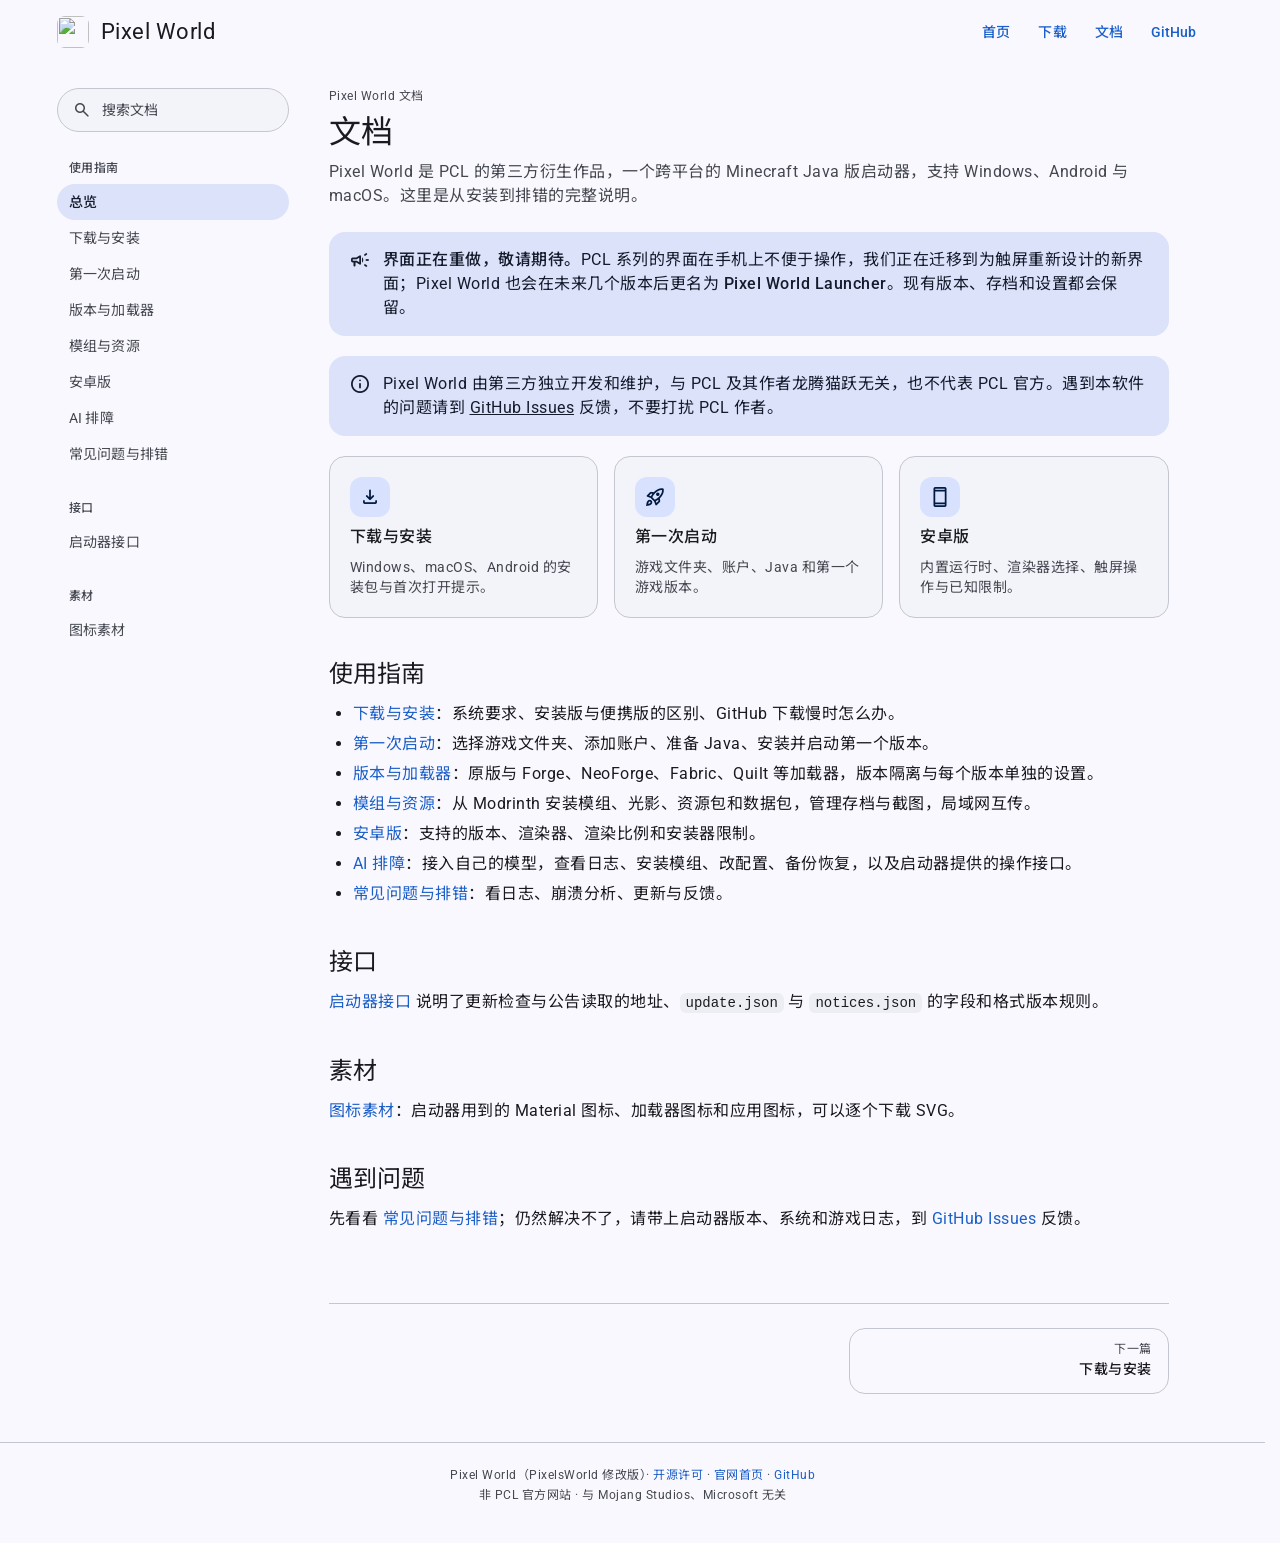
==== commit fa6ecf9a: "站点迁移到 pixelworld.zhuzhi.site 更新品牌、仓库地址、更新接口地址和赞助信息。旧域名由独立 GitHub Pages 仓库做跳转。  Co-authored-by: 大肥鱼 <" ====
--- a/docs/docs/index.html
+++ b/docs/docs/index.html
@@ -1,134 +1,134 @@
-<!doctype html>
-<html lang="zh-CN">
-<head>
-<meta charset="utf-8">
-<meta name="viewport" content="width=device-width, initial-scale=1">
-<meta name="color-scheme" content="light dark">
-<title>文档 · PCL.PW</title>
-<meta name="description" content="PCL.PW 使用文档：下载安装、第一次启动、版本与加载器、模组与资源、安卓版、常见问题与启动器接口。">
-<link rel="icon" href="../favicon.png">
-<link rel="preconnect" href="https://fonts.googleapis.com">
-<link rel="preconnect" href="https://fonts.gstatic.com" crossorigin>
-<link rel="stylesheet" href="https://fonts.googleapis.com/css2?family=Roboto:wght@400;500;700&family=Noto+Sans+SC:wght@400;500;700&display=swap">
-<link rel="stylesheet" href="https://fonts.googleapis.com/css2?family=Material+Symbols+Rounded:opsz,wght,FILL,GRAD@24,400,0,0&display=block">
-<link rel="stylesheet" href="docs.css">
-</head>
-<body>
-
-<header class="app-bar" id="appbar">
-  <div class="wrap">
-    <button class="icon-btn" id="menu" aria-label="文档目录" aria-expanded="false" aria-controls="sidebar"><span class="icon">menu</span></button>
-    <a class="brand" href="../index.html"><img src="../favicon.png" alt="">PCL.PW</a>
-    <nav>
-      <a class="btn text opt" href="../index.html">首页</a>
-      <a class="btn text opt" href="../index.html#download">下载</a>
-      <a class="btn text" href="index.html">文档</a>
-      <a class="btn text" href="https://github.com/zhuzhi-09/PCL.PW">GitHub</a>
-    </nav>
-  </div>
-</header>
-
-<div class="shell">
-  <aside class="sidebar" id="sidebar" aria-label="文档目录">
-    <div class="search">
-      <span class="icon" aria-hidden="true">search</span>
-      <input id="q" type="search" placeholder="搜索文档" aria-label="搜索文档" autocomplete="off">
-    </div>
-    <div class="search-results" id="results" hidden></div>
-    <div class="group">
-      <div class="group-title">使用指南</div>
-      <a href="index.html" class="active">总览</a>
-      <a href="install.html">下载与安装</a>
-      <a href="first-run.html">第一次启动</a>
-      <a href="versions.html">版本与加载器</a>
-      <a href="resources.html">模组与资源</a>
-      <a href="android.html">安卓版</a>
-      <a href="ai.html">AI 排障</a>
-      <a href="troubleshooting.html">常见问题与排错</a>
-    </div>
-    <div class="group">
-      <div class="group-title">接口</div>
-      <a href="api.html">启动器接口</a>
-    </div>
-    <div class="group">
-      <div class="group-title">素材</div>
-      <a href="icons.html">图标素材</a>
-    </div>
-  </aside>
-  <div class="scrim" id="scrim"></div>
-
-  <main class="content">
-    <article>
-      <div class="crumbs">PCL.PW 文档</div>
-      <h1>文档</h1>
-      <p class="lead">PCL.PW 是 PCL 的第三方衍生作品，一个跨平台的 Minecraft Java 版启动器，支持 Windows、Android 与 macOS。这里是从安装到排错的完整说明。</p>
-
-      <div class="callout">
-        <span class="icon" aria-hidden="true">campaign</span>
-        <div class="body">
-          <p><strong>界面正在重做，敬请期待。</strong>PCL 系列的界面在手机上不便于操作，我们正在迁移到为触屏重新设计的新界面；PCL.PW 也会在未来几个版本后更名为 <strong>Pixel World Launcher</strong>。现有版本、存档和设置都会保留。</p>
-        </div>
-      </div>
-
-      <div class="callout">
-        <span class="icon" aria-hidden="true">info</span>
-        <div class="body">
-          <p>PCL.PW 由第三方独立开发和维护，与 PCL 及其作者龙腾猫跃无关，也不代表 PCL 官方。遇到本软件的问题请到 <a href="https://github.com/zhuzhi-09/PCL.PW/issues">GitHub Issues</a> 反馈，不要打扰 PCL 作者。</p>
-        </div>
-      </div>
-
-      <div class="cards">
-        <a class="card" href="install.html">
-          <span class="icon" aria-hidden="true">download</span>
-          <span class="t">下载与安装</span>
-          <span class="d">Windows、macOS、Android 的安装包与首次打开提示。</span>
-        </a>
-        <a class="card" href="first-run.html">
-          <span class="icon" aria-hidden="true">rocket_launch</span>
-          <span class="t">第一次启动</span>
-          <span class="d">游戏文件夹、账户、Java 和第一个游戏版本。</span>
-        </a>
-        <a class="card" href="android.html">
-          <span class="icon" aria-hidden="true">smartphone</span>
-          <span class="t">安卓版</span>
-          <span class="d">内置运行时、渲染器选择、触屏操作与已知限制。</span>
-        </a>
-      </div>
-
-      <h2 id="sec-1">使用指南</h2>
-      <ul>
-        <li><a href="install.html">下载与安装</a>：系统要求、安装版与便携版的区别、GitHub 下载慢时怎么办。</li>
-        <li><a href="first-run.html">第一次启动</a>：选择游戏文件夹、添加账户、准备 Java、安装并启动第一个版本。</li>
-        <li><a href="versions.html">版本与加载器</a>：原版与 Forge、NeoForge、Fabric、Quilt 等加载器，版本隔离与每个版本单独的设置。</li>
-        <li><a href="resources.html">模组与资源</a>：从 Modrinth 安装模组、光影、资源包和数据包，管理存档与截图，局域网互传。</li>
-        <li><a href="android.html">安卓版</a>：支持的版本、渲染器、渲染比例和安装器限制。</li>
-        <li><a href="ai.html">AI 排障</a>：接入自己的模型，查看日志、安装模组、改配置、备份恢复，以及启动器提供的操作接口。</li>
-        <li><a href="troubleshooting.html">常见问题与排错</a>：看日志、崩溃分析、更新与反馈。</li>
-      </ul>
-
-      <h2 id="sec-2">接口</h2>
-      <p><a href="api.html">启动器接口</a> 说明了更新检查与公告读取的地址、<code>update.json</code> 与 <code>notices.json</code> 的字段和格式版本规则。</p>
-
-      <h2 id="sec-3">素材</h2>
-      <p><a href="icons.html">图标素材</a>：启动器用到的 Material 图标、加载器图标和应用图标，可以逐个下载 SVG。</p>
-
-      <h2 id="sec-4">遇到问题</h2>
-      <p>先看看 <a href="troubleshooting.html">常见问题与排错</a>；仍然解决不了，请带上启动器版本、系统和游戏日志，到 <a href="https://github.com/zhuzhi-09/PCL.PW/issues">GitHub Issues</a> 反馈。</p>
-    </article>
-
-    <nav class="pager" aria-label="翻页">
-      <a class="next" href="install.html"><span class="dir">下一篇</span><span class="t">下载与安装</span></a>
-    </nav>
-  </main>
-</div>
-
-<footer>
-  <div class="wrap">
-    <p>PCL.PW（PixelsWorld 修改版）· <a href="https://github.com/zhuzhi-09/PCL.PW/blob/main/LICENSE">开源许可</a> · <a href="../index.html">官网首页</a> · <a href="https://github.com/zhuzhi-09/PCL.PW">GitHub</a></p>
-    <p>非 PCL 官方网站 · 与 Mojang Studios、Microsoft 无关</p>
-  </div>
-</footer>
-
-<script src="docs.js" defer></script>
-</body>
-</html>
+<!doctype html>
+<html lang="zh-CN">
+<head>
+<meta charset="utf-8">
+<meta name="viewport" content="width=device-width, initial-scale=1">
+<meta name="color-scheme" content="light dark">
+<title>文档 · Pixel World</title>
+<meta name="description" content="Pixel World 使用文档：下载安装、第一次启动、版本与加载器、模组与资源、安卓版、常见问题与启动器接口。">
+<link rel="icon" href="../favicon.png">
+<link rel="preconnect" href="https://fonts.googleapis.com">
+<link rel="preconnect" href="https://fonts.gstatic.com" crossorigin>
+<link rel="stylesheet" href="https://fonts.googleapis.com/css2?family=Roboto:wght@400;500;700&family=Noto+Sans+SC:wght@400;500;700&display=swap">
+<link rel="stylesheet" href="https://fonts.googleapis.com/css2?family=Material+Symbols+Rounded:opsz,wght,FILL,GRAD@24,400,0,0&display=block">
+<link rel="stylesheet" href="docs.css">
+</head>
+<body>
+
+<header class="app-bar" id="appbar">
+  <div class="wrap">
+    <button class="icon-btn" id="menu" aria-label="文档目录" aria-expanded="false" aria-controls="sidebar"><span class="icon">menu</span></button>
+    <a class="brand" href="../index.html"><img src="../favicon.png" alt="">Pixel World</a>
+    <nav>
+      <a class="btn text opt" href="../index.html">首页</a>
+      <a class="btn text opt" href="../index.html#download">下载</a>
+      <a class="btn text" href="index.html">文档</a>
+      <a class="btn text" href="https://github.com/zhuzhi-09/PixelWorld">GitHub</a>
+    </nav>
+  </div>
+</header>
+
+<div class="shell">
+  <aside class="sidebar" id="sidebar" aria-label="文档目录">
+    <div class="search">
+      <span class="icon" aria-hidden="true">search</span>
+      <input id="q" type="search" placeholder="搜索文档" aria-label="搜索文档" autocomplete="off">
+    </div>
+    <div class="search-results" id="results" hidden></div>
+    <div class="group">
+      <div class="group-title">使用指南</div>
+      <a href="index.html" class="active">总览</a>
+      <a href="install.html">下载与安装</a>
+      <a href="first-run.html">第一次启动</a>
+      <a href="versions.html">版本与加载器</a>
+      <a href="resources.html">模组与资源</a>
+      <a href="android.html">安卓版</a>
+      <a href="ai.html">AI 排障</a>
+      <a href="troubleshooting.html">常见问题与排错</a>
+    </div>
+    <div class="group">
+      <div class="group-title">接口</div>
+      <a href="api.html">启动器接口</a>
+    </div>
+    <div class="group">
+      <div class="group-title">素材</div>
+      <a href="icons.html">图标素材</a>
+    </div>
+  </aside>
+  <div class="scrim" id="scrim"></div>
+
+  <main class="content">
+    <article>
+      <div class="crumbs">Pixel World 文档</div>
+      <h1>文档</h1>
+      <p class="lead">Pixel World 是 PCL 的第三方衍生作品，一个跨平台的 Minecraft Java 版启动器，支持 Windows、Android 与 macOS。这里是从安装到排错的完整说明。</p>
+
+      <div class="callout">
+        <span class="icon" aria-hidden="true">campaign</span>
+        <div class="body">
+          <p><strong>界面正在重做，敬请期待。</strong>PCL 系列的界面在手机上不便于操作，我们正在迁移到为触屏重新设计的新界面；Pixel World 也会在未来几个版本后更名为 <strong>Pixel World Launcher</strong>。现有版本、存档和设置都会保留。</p>
+        </div>
+      </div>
+
+      <div class="callout">
+        <span class="icon" aria-hidden="true">info</span>
+        <div class="body">
+          <p>Pixel World 由第三方独立开发和维护，与 PCL 及其作者龙腾猫跃无关，也不代表 PCL 官方。遇到本软件的问题请到 <a href="https://github.com/zhuzhi-09/PixelWorld/issues">GitHub Issues</a> 反馈，不要打扰 PCL 作者。</p>
+        </div>
+      </div>
+
+      <div class="cards">
+        <a class="card" href="install.html">
+          <span class="icon" aria-hidden="true">download</span>
+          <span class="t">下载与安装</span>
+          <span class="d">Windows、macOS、Android 的安装包与首次打开提示。</span>
+        </a>
+        <a class="card" href="first-run.html">
+          <span class="icon" aria-hidden="true">rocket_launch</span>
+          <span class="t">第一次启动</span>
+          <span class="d">游戏文件夹、账户、Java 和第一个游戏版本。</span>
+        </a>
+        <a class="card" href="android.html">
+          <span class="icon" aria-hidden="true">smartphone</span>
+          <span class="t">安卓版</span>
+          <span class="d">内置运行时、渲染器选择、触屏操作与已知限制。</span>
+        </a>
+      </div>
+
+      <h2 id="sec-1">使用指南</h2>
+      <ul>
+        <li><a href="install.html">下载与安装</a>：系统要求、安装版与便携版的区别、GitHub 下载慢时怎么办。</li>
+        <li><a href="first-run.html">第一次启动</a>：选择游戏文件夹、添加账户、准备 Java、安装并启动第一个版本。</li>
+        <li><a href="versions.html">版本与加载器</a>：原版与 Forge、NeoForge、Fabric、Quilt 等加载器，版本隔离与每个版本单独的设置。</li>
+        <li><a href="resources.html">模组与资源</a>：从 Modrinth 安装模组、光影、资源包和数据包，管理存档与截图，局域网互传。</li>
+        <li><a href="android.html">安卓版</a>：支持的版本、渲染器、渲染比例和安装器限制。</li>
+        <li><a href="ai.html">AI 排障</a>：接入自己的模型，查看日志、安装模组、改配置、备份恢复，以及启动器提供的操作接口。</li>
+        <li><a href="troubleshooting.html">常见问题与排错</a>：看日志、崩溃分析、更新与反馈。</li>
+      </ul>
+
+      <h2 id="sec-2">接口</h2>
+      <p><a href="api.html">启动器接口</a> 说明了更新检查与公告读取的地址、<code>update.json</code> 与 <code>notices.json</code> 的字段和格式版本规则。</p>
+
+      <h2 id="sec-3">素材</h2>
+      <p><a href="icons.html">图标素材</a>：启动器用到的 Material 图标、加载器图标和应用图标，可以逐个下载 SVG。</p>
+
+      <h2 id="sec-4">遇到问题</h2>
+      <p>先看看 <a href="troubleshooting.html">常见问题与排错</a>；仍然解决不了，请带上启动器版本、系统和游戏日志，到 <a href="https://github.com/zhuzhi-09/PixelWorld/issues">GitHub Issues</a> 反馈。</p>
+    </article>
+
+    <nav class="pager" aria-label="翻页">
+      <a class="next" href="install.html"><span class="dir">下一篇</span><span class="t">下载与安装</span></a>
+    </nav>
+  </main>
+</div>
+
+<footer>
+  <div class="wrap">
+    <p>Pixel World（PixelsWorld 修改版）· <a href="https://github.com/zhuzhi-09/PixelWorld/blob/main/LICENSE">开源许可</a> · <a href="../index.html">官网首页</a> · <a href="https://github.com/zhuzhi-09/PixelWorld">GitHub</a></p>
+    <p>非 PCL 官方网站 · 与 Mojang Studios、Microsoft 无关</p>
+  </div>
+</footer>
+
+<script src="docs.js" defer></script>
+</body>
+</html>
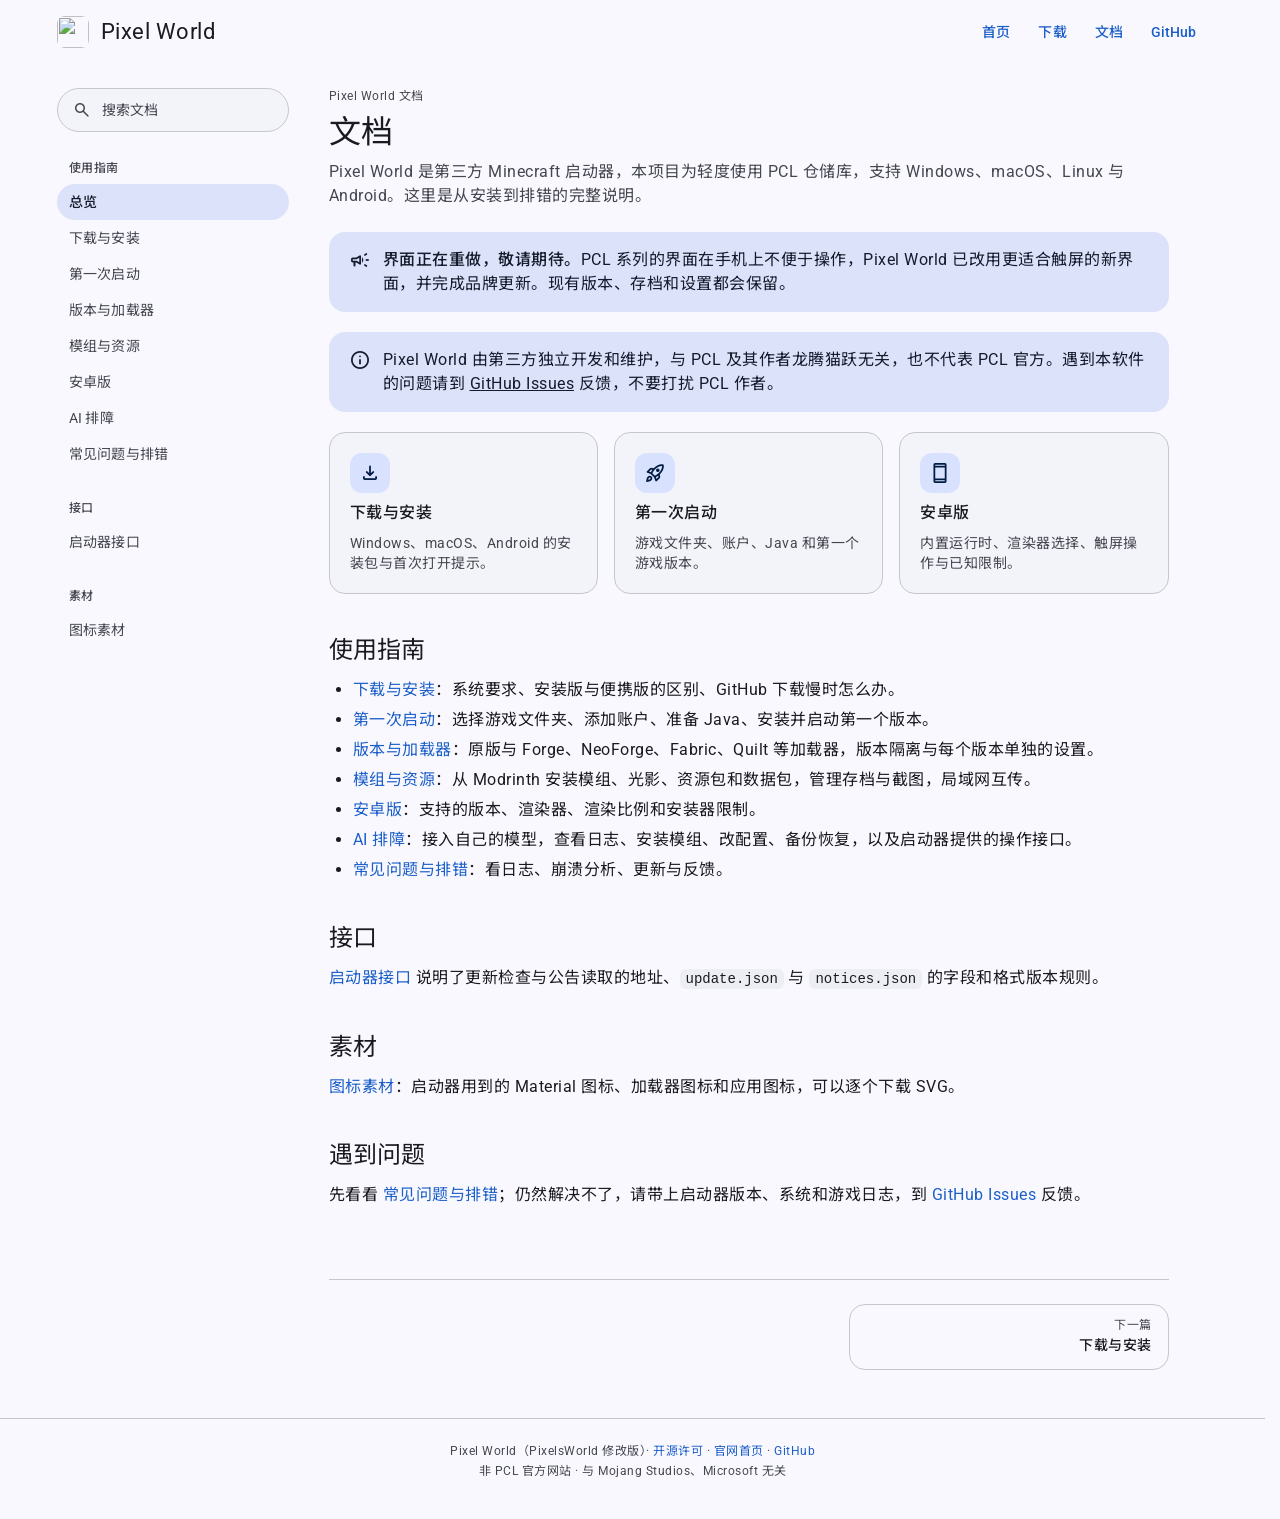
==== commit 870257b5: "更新站点品牌和域名文案 Co-authored-by: 大肥鱼 <paper_zhu@163.com>" ====
--- a/docs/docs/index.html
+++ b/docs/docs/index.html
@@ -61,12 +61,12 @@
     <article>
       <div class="crumbs">Pixel World 文档</div>
       <h1>文档</h1>
-      <p class="lead">Pixel World 是 PCL 的第三方衍生作品，一个跨平台的 Minecraft Java 版启动器，支持 Windows、Android 与 macOS。这里是从安装到排错的完整说明。</p>
+      <p class="lead">Pixel World 是第三方 Minecraft 启动器，本项目为轻度使用 PCL 仓储库，支持 Windows、macOS、Linux 与 Android。这里是从安装到排错的完整说明。</p>
 
       <div class="callout">
         <span class="icon" aria-hidden="true">campaign</span>
         <div class="body">
-          <p><strong>界面正在重做，敬请期待。</strong>PCL 系列的界面在手机上不便于操作，我们正在迁移到为触屏重新设计的新界面；Pixel World 也会在未来几个版本后更名为 <strong>Pixel World Launcher</strong>。现有版本、存档和设置都会保留。</p>
+          <p><strong>界面正在重做，敬请期待。</strong>PCL 系列的界面在手机上不便于操作，Pixel World 已改用更适合触屏的新界面，并完成品牌更新。现有版本、存档和设置都会保留。</p>
         </div>
       </div>
 
